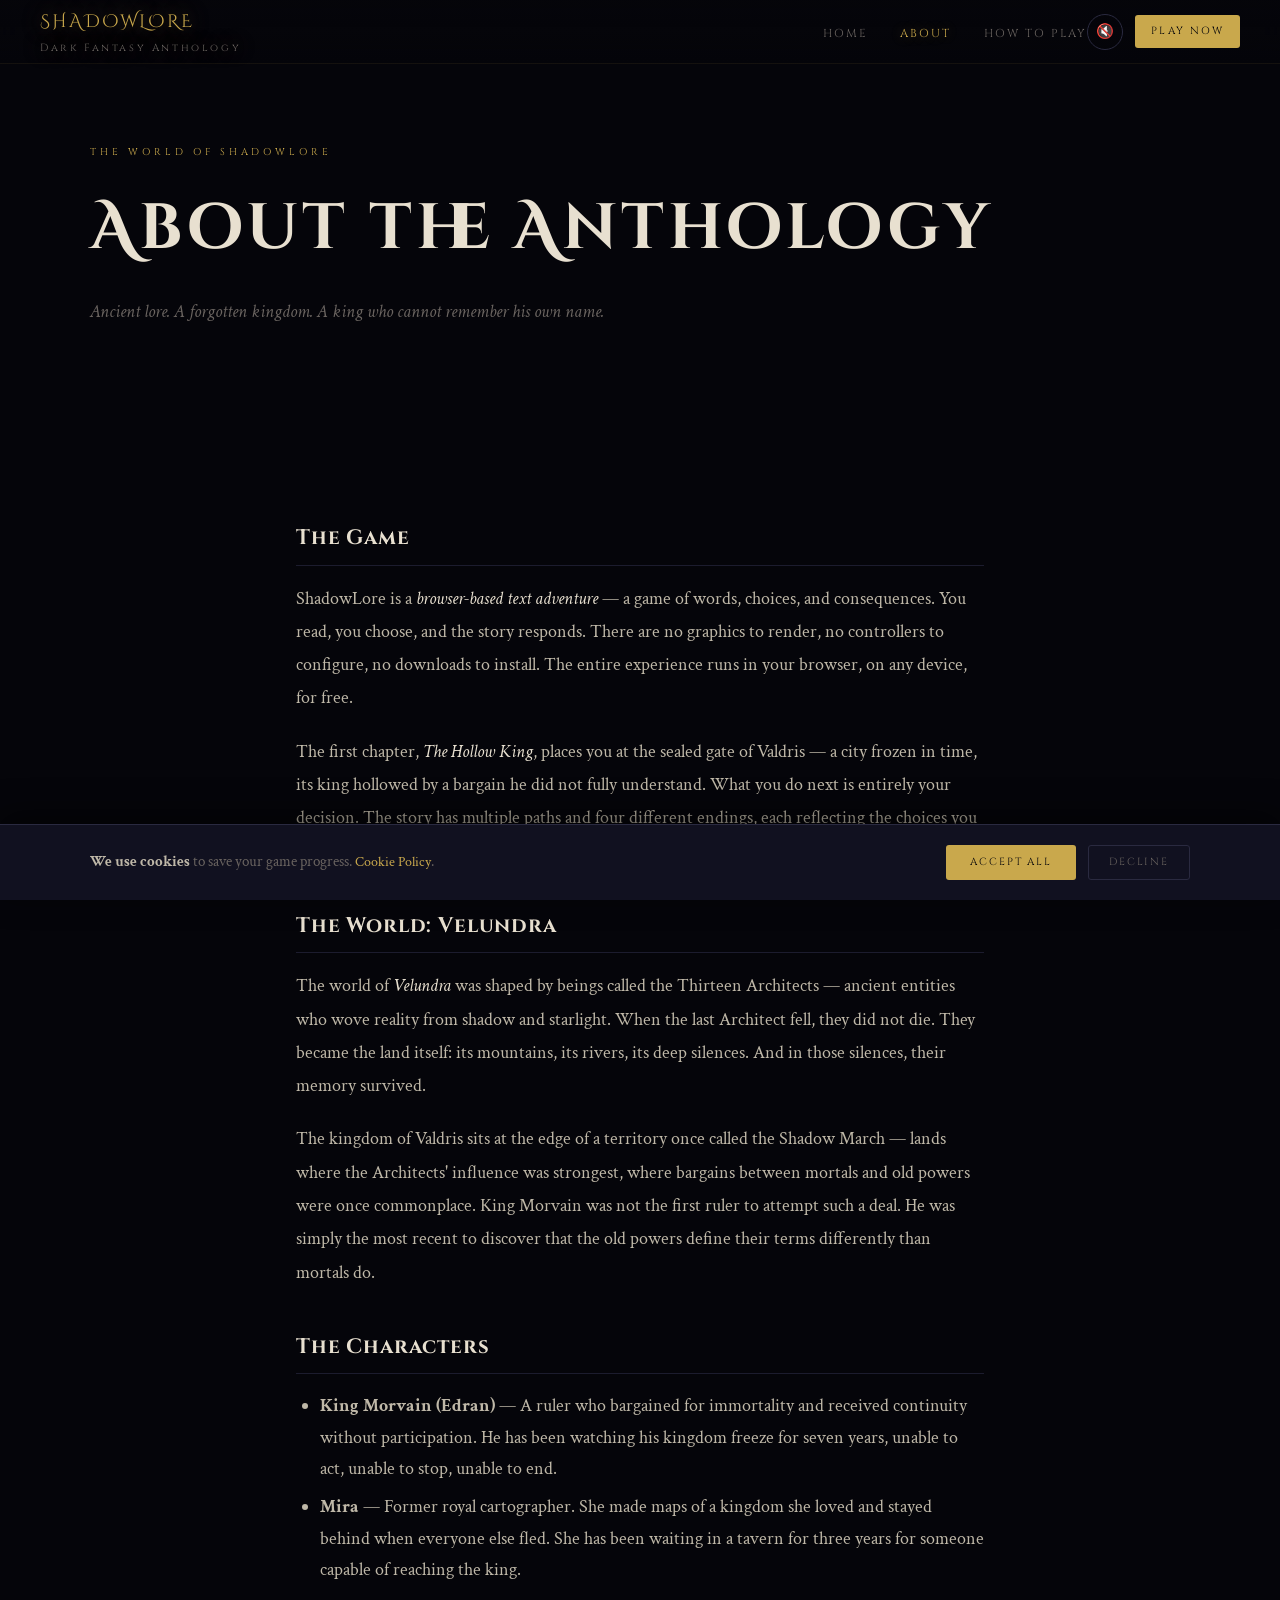
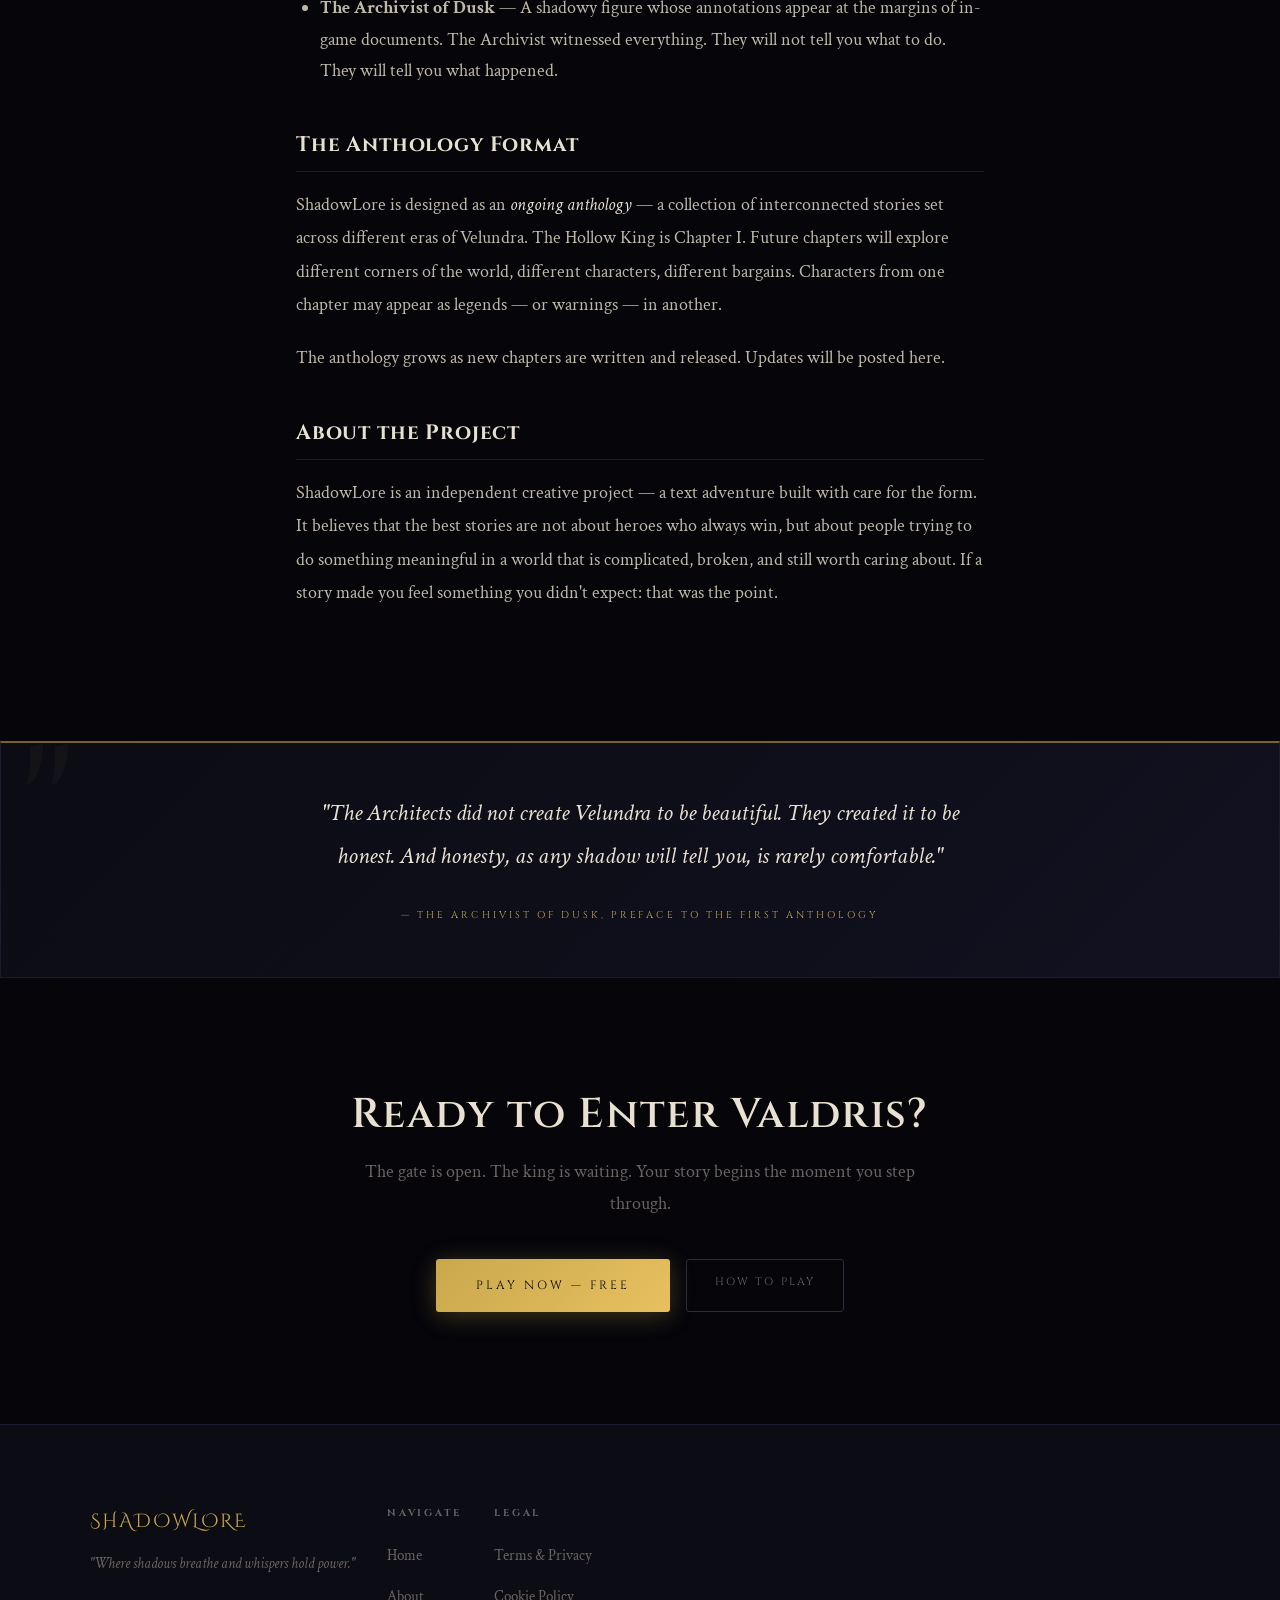
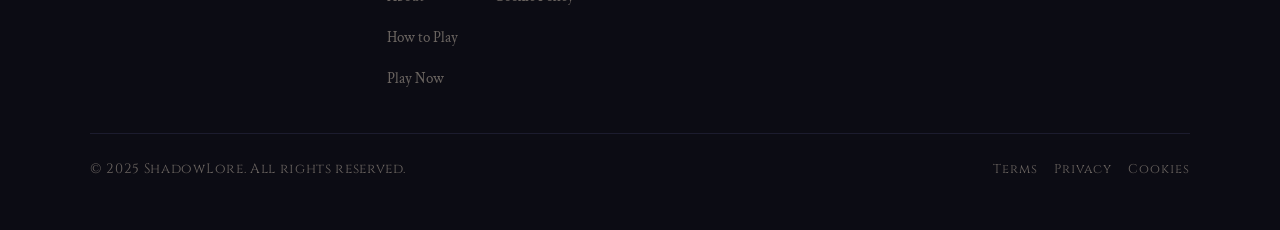
==== about.html @ 95e2e398 "feat: initial ShadowLore game — The Hollow King (Chapter I) Standalone dark fantasy text adventure w" ====
<!DOCTYPE html>
<html lang="en">
<head>
  <meta charset="UTF-8">
  <meta name="viewport" content="width=device-width, initial-scale=1.0">
  <title>About — ShadowLore</title>
  <meta name="description" content="Discover the world of Valdris and the lore behind ShadowLore, the dark fantasy text adventure.">
  <meta name="theme-color" content="#05050a">
  <link rel="stylesheet" href="css/style.css">
  <link rel="icon" href="data:image/svg+xml,<svg xmlns='http://www.w3.org/2000/svg' viewBox='0 0 100 100'><text y='.9em' font-size='90'>🌑</text></svg>">
</head>
<body>
  <nav class="nav" role="navigation" aria-label="Main navigation">
    <a href="index.html" class="nav-logo">SHADOWLORE<span>Dark Fantasy Anthology</span></a>
    <ul class="nav-links" role="list">
      <li><a href="index.html">Home</a></li>
      <li><a href="about.html" class="active">About</a></li>
      <li><a href="how-to-play.html">How to Play</a></li>
    </ul>
    <div class="nav-right">
      <button class="btn-audio" title="Play Ambient Sound" aria-label="Toggle ambient sound">🔇</button>
      <a href="game.html" class="btn-play-nav">Play Now</a>
      <button class="btn-hamburger" aria-label="Open menu"><span></span><span></span><span></span></button>
    </div>
  </nav>
  <div class="nav-drawer" role="dialog" aria-label="Mobile navigation">
    <a href="index.html">Home</a>
    <a href="about.html" class="active">About</a>
    <a href="how-to-play.html">How to Play</a>
    <a href="game.html" class="btn-play-nav">Play Now</a>
  </div>

  <header class="page-hero">
    <div class="page-hero-bg" style="background-image:url('https://images.unsplash.com/photo-1518709268805-4e9042af9f23?w=1600&q=80');"></div>
    <div class="page-hero-overlay"></div>
    <div class="page-hero-content">
      <p class="page-hero-label">The World of ShadowLore</p>
      <h1 class="page-hero-title">About the Anthology</h1>
      <p class="page-hero-sub">Ancient lore. A forgotten kingdom. A king who cannot remember his own name.</p>
    </div>
  </header>

  <section class="section">
    <div class="section-inner">
      <div class="lore-block">
        <h2>The Game</h2>
        <p>ShadowLore is a <span class="highlight">browser-based text adventure</span> — a game of words, choices, and consequences. You read, you choose, and the story responds. There are no graphics to render, no controllers to configure, no downloads to install. The entire experience runs in your browser, on any device, for free.</p>
        <p>The first chapter, <span class="highlight">The Hollow King</span>, places you at the sealed gate of Valdris — a city frozen in time, its king hollowed by a bargain he did not fully understand. What you do next is entirely your decision. The story has multiple paths and four different endings, each reflecting the choices you made along the way.</p>

        <h2>The World: Velundra</h2>
        <p>The world of <span class="highlight">Velundra</span> was shaped by beings called the Thirteen Architects — ancient entities who wove reality from shadow and starlight. When the last Architect fell, they did not die. They became the land itself: its mountains, its rivers, its deep silences. And in those silences, their memory survived.</p>
        <p>The kingdom of Valdris sits at the edge of a territory once called the Shadow March — lands where the Architects' influence was strongest, where bargains between mortals and old powers were once commonplace. King Morvain was not the first ruler to attempt such a deal. He was simply the most recent to discover that the old powers define their terms differently than mortals do.</p>

        <h2>The Characters</h2>
        <ul>
          <li><strong>King Morvain (Edran)</strong> — A ruler who bargained for immortality and received continuity without participation. He has been watching his kingdom freeze for seven years, unable to act, unable to stop, unable to end.</li>
          <li><strong>Mira</strong> — Former royal cartographer. She made maps of a kingdom she loved and stayed behind when everyone else fled. She has been waiting in a tavern for three years for someone capable of reaching the king.</li>
          <li><strong>The Archivist of Dusk</strong> — A shadowy figure whose annotations appear at the margins of in-game documents. The Archivist witnessed everything. They will not tell you what to do. They will tell you what happened.</li>
        </ul>

        <h2>The Anthology Format</h2>
        <p>ShadowLore is designed as an <span class="highlight">ongoing anthology</span> — a collection of interconnected stories set across different eras of Velundra. The Hollow King is Chapter I. Future chapters will explore different corners of the world, different characters, different bargains. Characters from one chapter may appear as legends — or warnings — in another.</p>
        <p>The anthology grows as new chapters are written and released. Updates will be posted here.</p>

        <h2>About the Project</h2>
        <p>ShadowLore is an independent creative project — a text adventure built with care for the form. It believes that the best stories are not about heroes who always win, but about people trying to do something meaningful in a world that is complicated, broken, and still worth caring about. If a story made you feel something you didn't expect: that was the point.</p>
      </div>
    </div>
  </section>

  <div class="lore-quote reveal">
    <blockquote>"The Architects did not create Velundra to be beautiful. They created it to be honest. And honesty, as any shadow will tell you, is rarely comfortable."</blockquote>
    <cite>— The Archivist of Dusk, Preface to the First Anthology</cite>
  </div>

  <section class="section" style="text-align:center;">
    <div class="section-inner">
      <h2 class="section-title reveal">Ready to Enter Valdris?</h2>
      <p class="section-desc reveal" style="margin:0 auto 2.5rem;">The gate is open. The king is waiting. Your story begins the moment you step through.</p>
      <div style="display:flex;gap:1rem;justify-content:center;flex-wrap:wrap;" class="reveal">
        <a href="game.html" class="btn-primary">Play Now — Free</a>
        <a href="how-to-play.html" class="btn-secondary">How to Play</a>
      </div>
    </div>
  </section>

  <footer class="footer" role="contentinfo">
    <div class="footer-inner">
      <div class="footer-top">
        <div class="footer-brand"><p class="footer-logo">SHADOWLORE</p><p class="footer-tagline"><em>"Where shadows breathe and whispers hold power."</em></p></div>
        <div class="footer-links"><h4>Navigate</h4><ul role="list"><li><a href="index.html">Home</a></li><li><a href="about.html">About</a></li><li><a href="how-to-play.html">How to Play</a></li><li><a href="game.html">Play Now</a></li></ul></div>
        <div class="footer-links"><h4>Legal</h4><ul role="list"><li><a href="legal.html">Terms &amp; Privacy</a></li><li><a href="cookies.html">Cookie Policy</a></li></ul></div>
      </div>
      <div class="footer-bottom"><p class="footer-copy">© 2025 ShadowLore. All rights reserved.</p><div class="footer-legal"><a href="legal.html">Terms</a><a href="legal.html#privacy">Privacy</a><a href="cookies.html">Cookies</a></div></div>
    </div>
  </footer>
  <div class="cookie-banner" role="dialog" aria-label="Cookie consent"><div class="cookie-inner"><div class="cookie-text"><p><strong>We use cookies</strong> to save your game progress. <a href="cookies.html">Cookie Policy</a>.</p></div><div class="cookie-btns"><button class="btn-cookie-accept">Accept All</button><button class="btn-cookie-decline">Decline</button></div></div></div>
  <script src="js/main.js"></script>
</body>
</html>
---- css/style.css ----
/* =============================================
   SHADOWLORE — Dark Fantasy Anthology
   Mobile-First Stylesheet
   ============================================= */

@import url('https://fonts.googleapis.com/css2?family=Cinzel:wght@400;600;900&family=Cinzel+Decorative:wght@400;700&family=Crimson+Text:ital,wght@0,400;0,600;1,400;1,600&display=swap');

/* ---- Variables ---- */
:root {
  --bg:           #05050a;
  --surface:      #0c0c14;
  --surface2:     #111120;
  --border:       #1c1c2e;
  --border2:      #2a2a40;
  --accent:       #c9a84c;
  --accent-dim:   #7a6228;
  --accent-glow:  rgba(201,168,76,0.18);
  --purple:       #7b4fa0;
  --purple-dim:   #3d2252;
  --purple-glow:  rgba(123,79,160,0.2);
  --text:         #bfb8a8;
  --text-dim:     #6a6460;
  --text-bright:  #e8e0d0;
  --red:          #9b3030;
  --font-heading: 'Cinzel', serif;
  --font-deco:    'Cinzel Decorative', serif;
  --font-body:    'Crimson Text', serif;
  --nav-h:        64px;
  --max-w:        1100px;
  --radius:       3px;
  --ease:         cubic-bezier(0.4, 0, 0.2, 1);
}

/* ---- Reset ---- */
*, *::before, *::after { box-sizing: border-box; margin: 0; padding: 0; }
html { scroll-behavior: smooth; font-size: 16px; }
body {
  background: var(--bg);
  color: var(--text);
  font-family: var(--font-body);
  font-size: 1.125rem;
  line-height: 1.75;
  min-height: 100vh;
  overflow-x: hidden;
}
img { max-width: 100%; display: block; }
a { color: var(--accent); text-decoration: none; transition: color 0.25s; }
a:hover { color: var(--text-bright); }
ul { list-style: none; }
button { cursor: pointer; border: none; background: none; font-family: inherit; }

/* ---- Scrollbar ---- */
::-webkit-scrollbar { width: 6px; }
::-webkit-scrollbar-track { background: var(--surface); }
::-webkit-scrollbar-thumb { background: var(--border2); border-radius: 3px; }

/* =============================================
   NAVIGATION
   ============================================= */
.nav {
  position: fixed;
  top: 0; left: 0; right: 0;
  z-index: 1000;
  height: var(--nav-h);
  display: flex;
  align-items: center;
  padding: 0 1.25rem;
  background: linear-gradient(to bottom, rgba(5,5,10,0.95) 0%, rgba(5,5,10,0.6) 100%);
  backdrop-filter: blur(12px);
  border-bottom: 1px solid rgba(201,168,76,0.08);
  transition: background 0.4s;
}
.nav.scrolled {
  background: rgba(5,5,10,0.97);
  border-bottom-color: rgba(201,168,76,0.15);
}
.nav-logo {
  font-family: var(--font-deco);
  font-size: 1.15rem;
  color: var(--accent);
  letter-spacing: 0.12em;
  text-shadow: 0 0 20px rgba(201,168,76,0.5);
  flex: 1;
}
.nav-logo span { color: var(--text-dim); font-size: 0.65rem; display: block; letter-spacing: 0.25em; font-family: var(--font-heading); }
.nav-links {
  display: none;
  gap: 2rem;
  align-items: center;
}
.nav-links a {
  font-family: var(--font-heading);
  font-size: 0.72rem;
  letter-spacing: 0.18em;
  color: var(--text-dim);
  text-transform: uppercase;
  transition: color 0.25s, text-shadow 0.25s;
}
.nav-links a:hover, .nav-links a.active { color: var(--accent); text-shadow: 0 0 12px rgba(201,168,76,0.4); }
.nav-right {
  display: flex;
  align-items: center;
  gap: 0.75rem;
}
.btn-audio {
  width: 36px; height: 36px;
  border-radius: 50%;
  border: 1px solid var(--border2);
  color: var(--text-dim);
  font-size: 0.9rem;
  display: flex; align-items: center; justify-content: center;
  transition: var(--ease) 0.25s;
}
.btn-audio:hover, .btn-audio.playing {
  border-color: var(--accent);
  color: var(--accent);
  box-shadow: 0 0 12px var(--accent-glow);
}
.btn-play-nav {
  font-family: var(--font-heading);
  font-size: 0.65rem;
  letter-spacing: 0.2em;
  text-transform: uppercase;
  color: var(--bg);
  background: var(--accent);
  padding: 0.45rem 1rem;
  border-radius: var(--radius);
  transition: opacity 0.2s, box-shadow 0.2s;
}
.btn-play-nav:hover { opacity: 0.85; box-shadow: 0 0 16px var(--accent-glow); color: var(--bg); }
.btn-hamburger {
  width: 36px; height: 36px;
  display: flex; flex-direction: column;
  align-items: center; justify-content: center;
  gap: 5px;
  border-radius: var(--radius);
}
.btn-hamburger span {
  width: 22px; height: 1.5px;
  background: var(--text-dim);
  border-radius: 2px;
  transition: var(--ease) 0.3s;
  display: block;
}
.btn-hamburger.open span:nth-child(1) { transform: translateY(6.5px) rotate(45deg); background: var(--accent); }
.btn-hamburger.open span:nth-child(2) { opacity: 0; }
.btn-hamburger.open span:nth-child(3) { transform: translateY(-6.5px) rotate(-45deg); background: var(--accent); }

/* Mobile drawer */
.nav-drawer {
  position: fixed;
  top: var(--nav-h); left: 0; right: 0; bottom: 0;
  z-index: 999;
  background: rgba(5,5,10,0.98);
  display: flex; flex-direction: column;
  align-items: center; justify-content: center;
  gap: 2.5rem;
  transform: translateY(-100%);
  opacity: 0;
  pointer-events: none;
  transition: transform 0.4s var(--ease), opacity 0.4s;
}
.nav-drawer.open { transform: translateY(0); opacity: 1; pointer-events: all; }
.nav-drawer a {
  font-family: var(--font-heading);
  font-size: 1.1rem;
  letter-spacing: 0.2em;
  color: var(--text-dim);
  text-transform: uppercase;
  transition: color 0.25s;
}
.nav-drawer a:hover, .nav-drawer a.active { color: var(--accent); }
.nav-drawer .btn-play-nav { font-size: 0.8rem; padding: 0.6rem 1.5rem; }

/* =============================================
   HERO
   ============================================= */
.hero {
  position: relative;
  min-height: 100vh;
  display: flex; align-items: center; justify-content: center;
  overflow: hidden;
  text-align: center;
}
.hero-bg {
  position: absolute; inset: 0;
  background: url('https://images.unsplash.com/photo-1534447677768-be436bb09401?w=1600&q=80') center/cover no-repeat;
  transform: scale(1.06);
  transition: transform 8s ease;
}
.hero.loaded .hero-bg { transform: scale(1); }
.hero-overlay {
  position: absolute; inset: 0;
  background: linear-gradient(
    to bottom,
    rgba(5,5,10,0.3) 0%,
    rgba(5,5,10,0.55) 40%,
    rgba(5,5,10,0.85) 80%,
    var(--bg) 100%
  );
}
#particles-canvas {
  position: absolute; inset: 0;
  pointer-events: none;
}
.hero-content {
  position: relative;
  z-index: 2;
  padding: 2rem 1.5rem;
  max-width: 700px;
}
.hero-eyebrow {
  font-family: var(--font-heading);
  font-size: 0.65rem;
  letter-spacing: 0.4em;
  color: var(--accent);
  text-transform: uppercase;
  margin-bottom: 1.25rem;
  opacity: 0;
  animation: fadeUp 0.8s 0.3s var(--ease) forwards;
}
.hero-title {
  font-family: var(--font-deco);
  font-size: clamp(2.8rem, 12vw, 6.5rem);
  font-weight: 700;
  color: var(--text-bright);
  line-height: 1.05;
  letter-spacing: 0.06em;
  text-shadow: 0 0 60px rgba(201,168,76,0.25), 0 4px 30px rgba(0,0,0,0.8);
  margin-bottom: 1.25rem;
  opacity: 0;
  animation: fadeUp 0.8s 0.5s var(--ease) forwards;
}
.hero-tagline {
  font-family: var(--font-body);
  font-size: clamp(1rem, 3vw, 1.3rem);
  font-style: italic;
  color: var(--text-dim);
  margin-bottom: 2.5rem;
  min-height: 2em;
  opacity: 0;
  animation: fadeUp 0.8s 0.7s var(--ease) forwards;
}
.hero-cta {
  display: flex; flex-direction: column;
  align-items: center; gap: 1rem;
  opacity: 0;
  animation: fadeUp 0.8s 0.9s var(--ease) forwards;
}
.btn-primary {
  font-family: var(--font-heading);
  font-size: 0.75rem;
  letter-spacing: 0.25em;
  text-transform: uppercase;
  color: var(--bg);
  background: linear-gradient(135deg, var(--accent), #e8c060, var(--accent));
  background-size: 200% 200%;
  padding: 1rem 2.5rem;
  border-radius: var(--radius);
  border: none;
  transition: background-position 0.4s, box-shadow 0.3s, transform 0.2s;
  display: inline-block;
  box-shadow: 0 4px 24px rgba(201,168,76,0.3);
}
.btn-primary:hover {
  background-position: 100% 100%;
  box-shadow: 0 6px 32px rgba(201,168,76,0.5);
  transform: translateY(-2px);
  color: var(--bg);
}
.btn-secondary {
  font-family: var(--font-heading);
  font-size: 0.68rem;
  letter-spacing: 0.2em;
  text-transform: uppercase;
  color: var(--text-dim);
  border: 1px solid var(--border2);
  padding: 0.75rem 1.75rem;
  border-radius: var(--radius);
  transition: border-color 0.25s, color 0.25s;
  display: inline-block;
}
.btn-secondary:hover { border-color: var(--accent); color: var(--accent); }
.hero-scroll {
  position: absolute;
  bottom: 2.5rem; left: 50%;
  transform: translateX(-50%);
  z-index: 2;
  display: flex; flex-direction: column;
  align-items: center; gap: 0.5rem;
  color: var(--text-dim);
  font-family: var(--font-heading);
  font-size: 0.6rem;
  letter-spacing: 0.25em;
  text-transform: uppercase;
  animation: pulse 2.5s infinite;
}
.hero-scroll::after {
  content: '';
  display: block;
  width: 1px; height: 40px;
  background: linear-gradient(to bottom, var(--accent-dim), transparent);
  animation: scrollLine 2.5s infinite;
}

/* =============================================
   SECTIONS / LAYOUT
   ============================================= */
.section { padding: 5rem 1.25rem; }
.section-inner { max-width: var(--max-w); margin: 0 auto; }
.section-label {
  font-family: var(--font-heading);
  font-size: 0.62rem;
  letter-spacing: 0.4em;
  text-transform: uppercase;
  color: var(--accent);
  margin-bottom: 0.75rem;
  display: flex; align-items: center; gap: 0.75rem;
}
.section-label::before {
  content: '';
  width: 24px; height: 1px;
  background: var(--accent-dim);
}
.section-title {
  font-family: var(--font-heading);
  font-size: clamp(1.6rem, 5vw, 2.6rem);
  font-weight: 600;
  color: var(--text-bright);
  letter-spacing: 0.04em;
  line-height: 1.2;
  margin-bottom: 1rem;
}
.section-desc {
  font-size: 1.1rem;
  color: var(--text-dim);
  max-width: 560px;
  line-height: 1.8;
  margin-bottom: 3rem;
}
.divider {
  border: none;
  border-top: 1px solid var(--border);
  margin: 0;
}

/* =============================================
   CARDS
   ============================================= */
.card-grid {
  display: grid;
  grid-template-columns: 1fr;
  gap: 1.25rem;
  margin-bottom: 3rem;
}
.card {
  background: var(--surface);
  border: 1px solid var(--border);
  border-radius: var(--radius);
  overflow: hidden;
  transition: border-color 0.3s, transform 0.3s, box-shadow 0.3s;
}
.card:hover {
  border-color: var(--accent-dim);
  transform: translateY(-4px);
  box-shadow: 0 12px 40px rgba(0,0,0,0.5), 0 0 0 1px rgba(201,168,76,0.1);
}
.card-img {
  width: 100%; height: 200px;
  object-fit: cover;
  filter: brightness(0.75) saturate(0.7);
  transition: filter 0.4s;
}
.card:hover .card-img { filter: brightness(0.9) saturate(0.85); }
.card-body { padding: 1.5rem; }
.card-tag {
  font-family: var(--font-heading);
  font-size: 0.58rem;
  letter-spacing: 0.3em;
  text-transform: uppercase;
  color: var(--accent);
  margin-bottom: 0.5rem;
}
.card-title {
  font-family: var(--font-heading);
  font-size: 1.05rem;
  color: var(--text-bright);
  margin-bottom: 0.6rem;
  letter-spacing: 0.03em;
}
.card-text { font-size: 1rem; color: var(--text-dim); line-height: 1.7; }
.card-link {
  display: inline-flex;
  align-items: center;
  gap: 0.4rem;
  font-family: var(--font-heading);
  font-size: 0.62rem;
  letter-spacing: 0.2em;
  text-transform: uppercase;
  color: var(--accent);
  margin-top: 1rem;
  transition: gap 0.25s;
}
.card-link::after { content: '→'; }
.card:hover .card-link { gap: 0.7rem; }

/* =============================================
   FEATURES / LORE SECTION
   ============================================= */
.features-grid {
  display: grid;
  grid-template-columns: 1fr;
  gap: 2rem;
}
.feature-item {
  padding: 1.75rem;
  background: var(--surface);
  border: 1px solid var(--border);
  border-left: 3px solid var(--accent-dim);
  border-radius: 0 var(--radius) var(--radius) 0;
  transition: border-left-color 0.25s, box-shadow 0.25s;
}
.feature-item:hover {
  border-left-color: var(--accent);
  box-shadow: -4px 0 20px rgba(201,168,76,0.1);
}
.feature-icon { font-size: 1.6rem; margin-bottom: 0.75rem; }
.feature-title {
  font-family: var(--font-heading);
  font-size: 0.9rem;
  letter-spacing: 0.06em;
  color: var(--text-bright);
  margin-bottom: 0.5rem;
}
.feature-text { font-size: 1rem; color: var(--text-dim); line-height: 1.7; }

/* =============================================
   LORE QUOTE
   ============================================= */
.lore-quote {
  background: linear-gradient(135deg, var(--surface) 0%, var(--surface2) 100%);
  border: 1px solid var(--border);
  border-top: 2px solid var(--accent-dim);
  padding: 3rem 1.5rem;
  text-align: center;
  position: relative;
  overflow: hidden;
}
.lore-quote::before {
  content: '"';
  position: absolute;
  top: -1rem; left: 1rem;
  font-family: var(--font-deco);
  font-size: 12rem;
  color: rgba(201,168,76,0.04);
  line-height: 1;
  pointer-events: none;
}
.lore-quote blockquote {
  font-family: var(--font-body);
  font-size: clamp(1.1rem, 3vw, 1.5rem);
  font-style: italic;
  color: var(--text-bright);
  max-width: 680px;
  margin: 0 auto 1.25rem;
  line-height: 1.8;
}
.lore-quote cite {
  font-family: var(--font-heading);
  font-size: 0.62rem;
  letter-spacing: 0.3em;
  text-transform: uppercase;
  color: var(--accent);
  font-style: normal;
}

/* =============================================
   ABOUT PAGE
   ============================================= */
.page-hero {
  min-height: 45vh;
  display: flex; align-items: flex-end;
  position: relative;
  overflow: hidden;
  padding: calc(var(--nav-h) + 3rem) 1.25rem 4rem;
}
.page-hero-bg {
  position: absolute; inset: 0;
  background-size: cover;
  background-position: center 30%;
  filter: brightness(0.35) saturate(0.6);
}
.page-hero-overlay {
  position: absolute; inset: 0;
  background: linear-gradient(to bottom, rgba(5,5,10,0.4), var(--bg));
}
.page-hero-content { position: relative; z-index: 1; max-width: var(--max-w); margin: 0 auto; width: 100%; }
.page-hero-label {
  font-family: var(--font-heading);
  font-size: 0.62rem;
  letter-spacing: 0.4em;
  text-transform: uppercase;
  color: var(--accent);
  margin-bottom: 0.75rem;
}
.page-hero-title {
  font-family: var(--font-deco);
  font-size: clamp(2rem, 8vw, 4rem);
  color: var(--text-bright);
  letter-spacing: 0.06em;
}
.page-hero-sub {
  font-size: 1.1rem;
  font-style: italic;
  color: var(--text-dim);
  margin-top: 0.75rem;
}

/* Lore text blocks */
.lore-block {
  max-width: 720px;
  margin: 0 auto;
}
.lore-block h2 {
  font-family: var(--font-heading);
  font-size: 1.3rem;
  color: var(--text-bright);
  letter-spacing: 0.04em;
  margin: 2.5rem 0 1rem;
  padding-bottom: 0.5rem;
  border-bottom: 1px solid var(--border);
}
.lore-block h2:first-child { margin-top: 0; }
.lore-block p { color: var(--text); line-height: 1.85; margin-bottom: 1.25rem; }
.lore-block .highlight {
  color: var(--text-bright);
  font-style: italic;
}
.lore-block ul { margin: 0 0 1.25rem 1.5rem; list-style: disc; }
.lore-block ul li { color: var(--text); margin-bottom: 0.4rem; }

/* =============================================
   HOW TO PLAY
   ============================================= */
.steps-list { display: flex; flex-direction: column; gap: 2rem; max-width: 760px; }
.step-item {
  display: flex;
  gap: 1.5rem;
  align-items: flex-start;
}
.step-num {
  flex-shrink: 0;
  width: 48px; height: 48px;
  border-radius: 50%;
  border: 2px solid var(--accent-dim);
  display: flex; align-items: center; justify-content: center;
  font-family: var(--font-heading);
  font-size: 1rem;
  color: var(--accent);
  background: var(--surface);
}
.step-content {}
.step-title {
  font-family: var(--font-heading);
  font-size: 1rem;
  color: var(--text-bright);
  letter-spacing: 0.04em;
  margin-bottom: 0.4rem;
}
.step-text { color: var(--text-dim); font-size: 1rem; line-height: 1.75; }

/* Tips box */
.tips-box {
  background: var(--surface);
  border: 1px solid var(--border);
  border-left: 3px solid var(--purple);
  border-radius: 0 var(--radius) var(--radius) 0;
  padding: 1.75rem;
  margin-top: 3rem;
  max-width: 760px;
}
.tips-box h3 {
  font-family: var(--font-heading);
  font-size: 0.85rem;
  letter-spacing: 0.12em;
  color: var(--purple);
  text-transform: uppercase;
  margin-bottom: 1rem;
}
.tips-box ul { display: flex; flex-direction: column; gap: 0.6rem; }
.tips-box ul li {
  color: var(--text-dim);
  font-size: 1rem;
  padding-left: 1.25rem;
  position: relative;
}
.tips-box ul li::before {
  content: '▸';
  position: absolute; left: 0;
  color: var(--purple);
  font-size: 0.7rem;
  top: 0.25rem;
}

/* =============================================
   LEGAL / COOKIES PAGES
   ============================================= */
.legal-wrap {
  max-width: 760px;
  margin: 0 auto;
  padding-top: calc(var(--nav-h) + 3rem);
  padding-bottom: 5rem;
  padding-left: 1.25rem;
  padding-right: 1.25rem;
}
.legal-wrap h1 {
  font-family: var(--font-heading);
  font-size: clamp(1.6rem, 5vw, 2.4rem);
  color: var(--text-bright);
  margin-bottom: 0.5rem;
  letter-spacing: 0.04em;
}
.legal-meta {
  font-size: 0.9rem;
  color: var(--text-dim);
  margin-bottom: 3rem;
  font-family: var(--font-heading);
  letter-spacing: 0.08em;
}
.legal-wrap h2 {
  font-family: var(--font-heading);
  font-size: 1.1rem;
  color: var(--text-bright);
  letter-spacing: 0.06em;
  margin: 2.5rem 0 0.75rem;
  padding-bottom: 0.4rem;
  border-bottom: 1px solid var(--border);
}
.legal-wrap p { color: var(--text); line-height: 1.85; margin-bottom: 1rem; }
.legal-wrap ul { margin: 0 0 1rem 1.5rem; list-style: disc; }
.legal-wrap ul li { color: var(--text); margin-bottom: 0.4rem; line-height: 1.7; }
.legal-wrap a { color: var(--accent); }
.legal-wrap a:hover { color: var(--text-bright); }

/* Cookie table */
.cookie-table {
  width: 100%;
  border-collapse: collapse;
  margin: 1.5rem 0;
  font-size: 0.95rem;
  overflow-x: auto;
  display: block;
}
.cookie-table th {
  background: var(--surface2);
  color: var(--text-bright);
  font-family: var(--font-heading);
  font-size: 0.65rem;
  letter-spacing: 0.15em;
  text-transform: uppercase;
  padding: 0.75rem 1rem;
  text-align: left;
  border-bottom: 1px solid var(--border2);
}
.cookie-table td {
  padding: 0.75rem 1rem;
  color: var(--text-dim);
  border-bottom: 1px solid var(--border);
  vertical-align: top;
}
.cookie-table tr:last-child td { border-bottom: none; }

/* =============================================
   COOKIE BANNER
   ============================================= */
.cookie-banner {
  position: fixed;
  bottom: 0; left: 0; right: 0;
  z-index: 2000;
  background: var(--surface2);
  border-top: 1px solid var(--border2);
  padding: 1.25rem 1.25rem;
  transform: translateY(100%);
  transition: transform 0.4s var(--ease);
  box-shadow: 0 -8px 32px rgba(0,0,0,0.6);
}
.cookie-banner.visible { transform: translateY(0); }
.cookie-inner {
  max-width: var(--max-w);
  margin: 0 auto;
  display: flex;
  flex-direction: column;
  gap: 1rem;
}
.cookie-text p {
  font-size: 0.95rem;
  color: var(--text-dim);
  line-height: 1.6;
}
.cookie-text strong { color: var(--text); }
.cookie-text a { color: var(--accent); font-size: 0.9rem; }
.cookie-btns {
  display: flex;
  flex-wrap: wrap;
  gap: 0.75rem;
}
.btn-cookie-accept {
  font-family: var(--font-heading);
  font-size: 0.65rem;
  letter-spacing: 0.18em;
  text-transform: uppercase;
  color: var(--bg);
  background: var(--accent);
  padding: 0.6rem 1.5rem;
  border-radius: var(--radius);
  transition: opacity 0.2s;
}
.btn-cookie-accept:hover { opacity: 0.85; }
.btn-cookie-decline {
  font-family: var(--font-heading);
  font-size: 0.65rem;
  letter-spacing: 0.18em;
  text-transform: uppercase;
  color: var(--text-dim);
  border: 1px solid var(--border2);
  padding: 0.6rem 1.25rem;
  border-radius: var(--radius);
  transition: border-color 0.2s, color 0.2s;
}
.btn-cookie-decline:hover { border-color: var(--text-dim); color: var(--text); }

/* =============================================
   FOOTER
   ============================================= */
.footer {
  border-top: 1px solid var(--border);
  padding: 3rem 1.25rem 2rem;
  background: var(--surface);
}
.footer-inner {
  max-width: var(--max-w);
  margin: 0 auto;
}
.footer-top {
  display: flex;
  flex-direction: column;
  gap: 2rem;
  margin-bottom: 2.5rem;
}
.footer-brand {}
.footer-logo {
  font-family: var(--font-deco);
  font-size: 1.2rem;
  color: var(--accent);
  letter-spacing: 0.1em;
  margin-bottom: 0.75rem;
}
.footer-tagline { font-size: 0.95rem; font-style: italic; color: var(--text-dim); max-width: 280px; }
.footer-links h4 {
  font-family: var(--font-heading);
  font-size: 0.62rem;
  letter-spacing: 0.28em;
  text-transform: uppercase;
  color: var(--text-dim);
  margin-bottom: 1rem;
}
.footer-links ul { display: flex; flex-direction: column; gap: 0.6rem; }
.footer-links ul li a {
  font-size: 0.95rem;
  color: var(--text-dim);
  transition: color 0.2s;
}
.footer-links ul li a:hover { color: var(--accent); }
.footer-bottom {
  border-top: 1px solid var(--border);
  padding-top: 1.5rem;
  display: flex;
  flex-direction: column;
  gap: 0.5rem;
}
.footer-copy {
  font-size: 0.85rem;
  color: var(--text-dim);
  font-family: var(--font-heading);
  letter-spacing: 0.05em;
}
.footer-legal {
  display: flex;
  flex-wrap: wrap;
  gap: 1rem;
}
.footer-legal a {
  font-size: 0.8rem;
  color: var(--text-dim);
  font-family: var(--font-heading);
  letter-spacing: 0.08em;
}
.footer-legal a:hover { color: var(--accent); }

/* =============================================
   ANIMATIONS
   ============================================= */
@keyframes fadeUp {
  from { opacity: 0; transform: translateY(20px); }
  to   { opacity: 1; transform: translateY(0); }
}
@keyframes fadeIn {
  from { opacity: 0; }
  to   { opacity: 1; }
}
@keyframes pulse {
  0%, 100% { opacity: 0.5; }
  50%       { opacity: 1; }
}
@keyframes scrollLine {
  0%   { transform: scaleY(0); transform-origin: top; opacity: 1; }
  50%  { transform: scaleY(1); transform-origin: top; opacity: 1; }
  100% { transform: scaleY(1); transform-origin: bottom; opacity: 0; }
}
@keyframes shimmer {
  0%   { background-position: -200% center; }
  100% { background-position:  200% center; }
}
.reveal {
  opacity: 0;
  transform: translateY(28px);
  transition: opacity 0.7s var(--ease), transform 0.7s var(--ease);
}
.reveal.visible { opacity: 1; transform: translateY(0); }

/* =============================================
   RESPONSIVE — Tablet (600px+)
   ============================================= */
@media (min-width: 600px) {
  .card-grid { grid-template-columns: repeat(2, 1fr); }
  .features-grid { grid-template-columns: repeat(2, 1fr); }
  .cookie-inner { flex-direction: row; align-items: center; justify-content: space-between; }
  .footer-top { flex-direction: row; flex-wrap: wrap; }
  .footer-bottom { flex-direction: row; justify-content: space-between; align-items: center; }
}

/* =============================================
   RESPONSIVE — Desktop (900px+)
   ============================================= */
@media (min-width: 900px) {
  .nav { padding: 0 2.5rem; }
  .nav-links { display: flex; }
  .btn-hamburger { display: none; }
  .nav-drawer { display: none; }
  .section { padding: 7rem 2.5rem; }
  .hero-cta { flex-direction: row; justify-content: center; }
  .card-grid { grid-template-columns: repeat(3, 1fr); }
  .features-grid { grid-template-columns: repeat(3, 1fr); }
  .page-hero { padding: calc(var(--nav-h) + 5rem) 2.5rem 5rem; }
  .lore-block { padding: 0 1rem; }
  .steps-list { gap: 2.5rem; }
  .tips-box { margin-top: 4rem; }
  .footer { padding: 5rem 2.5rem 3rem; }
  .legal-wrap { padding-left: 2.5rem; padding-right: 2.5rem; }
}
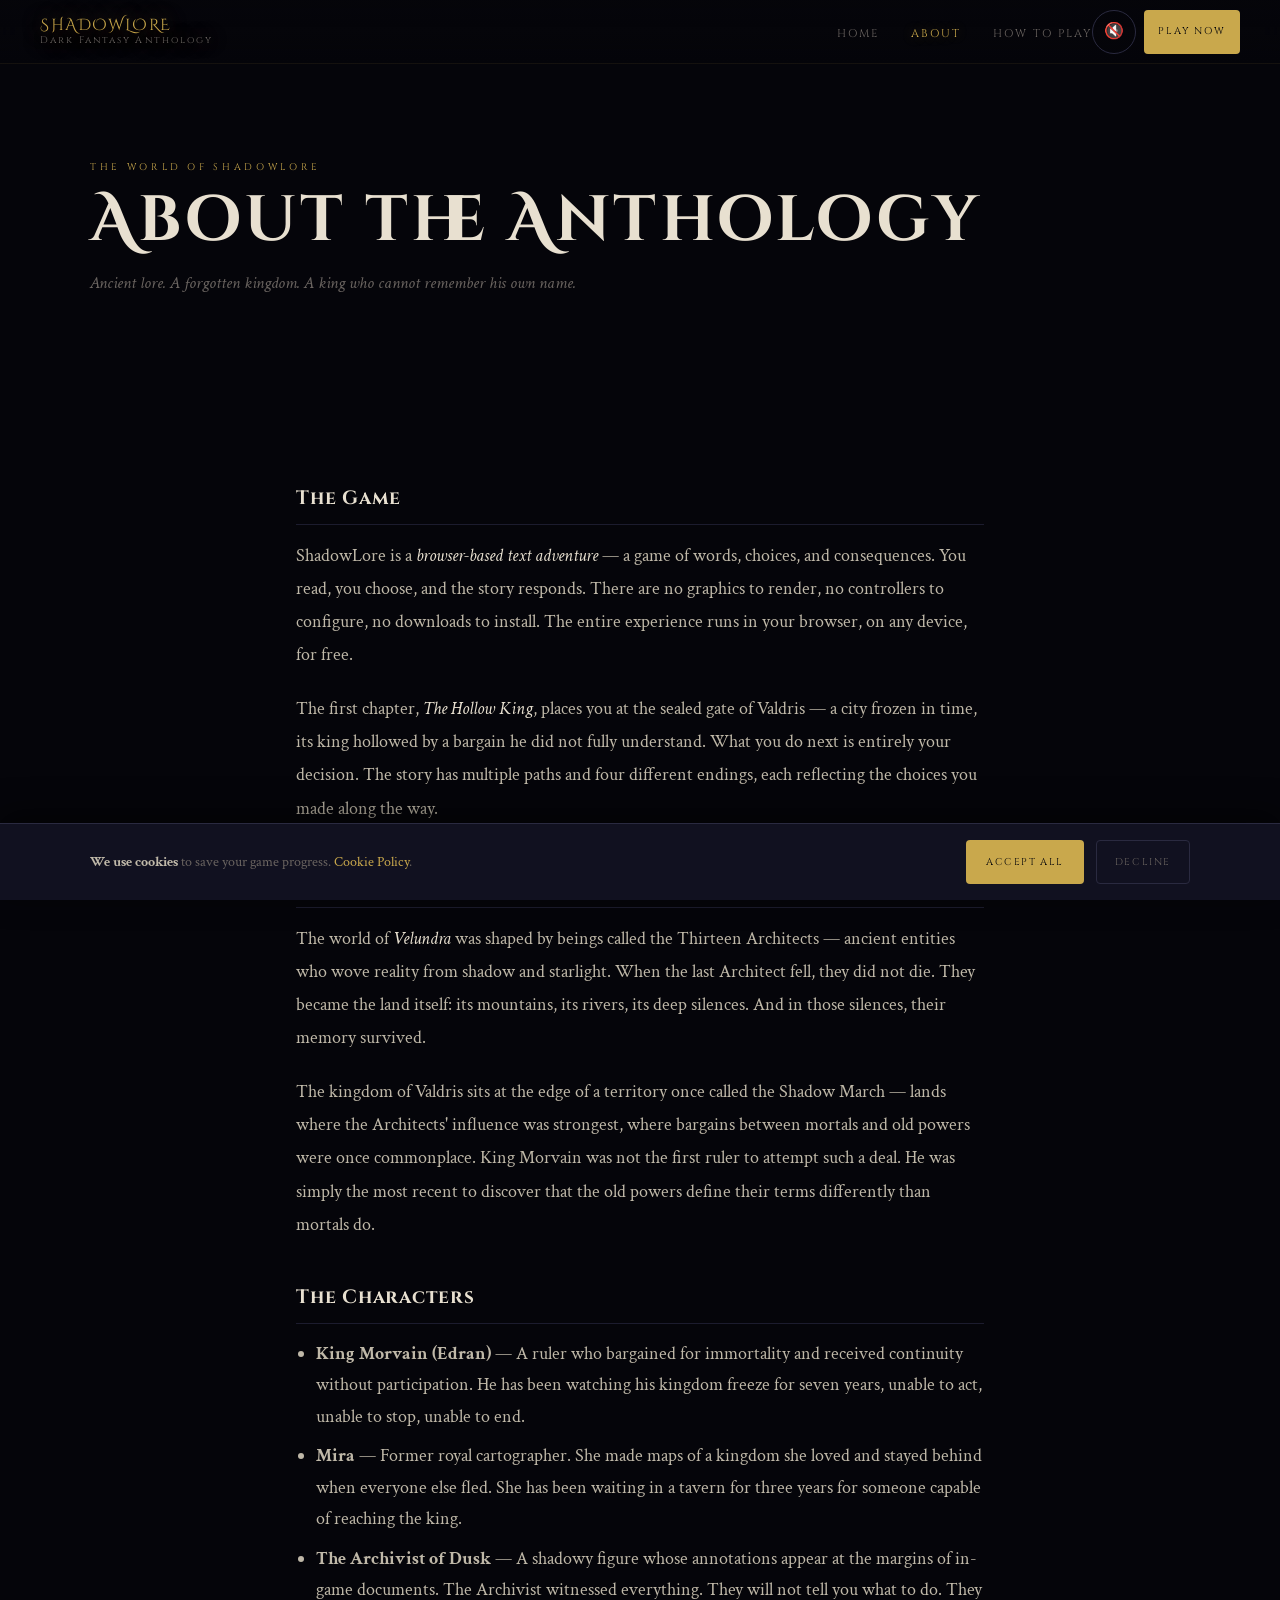
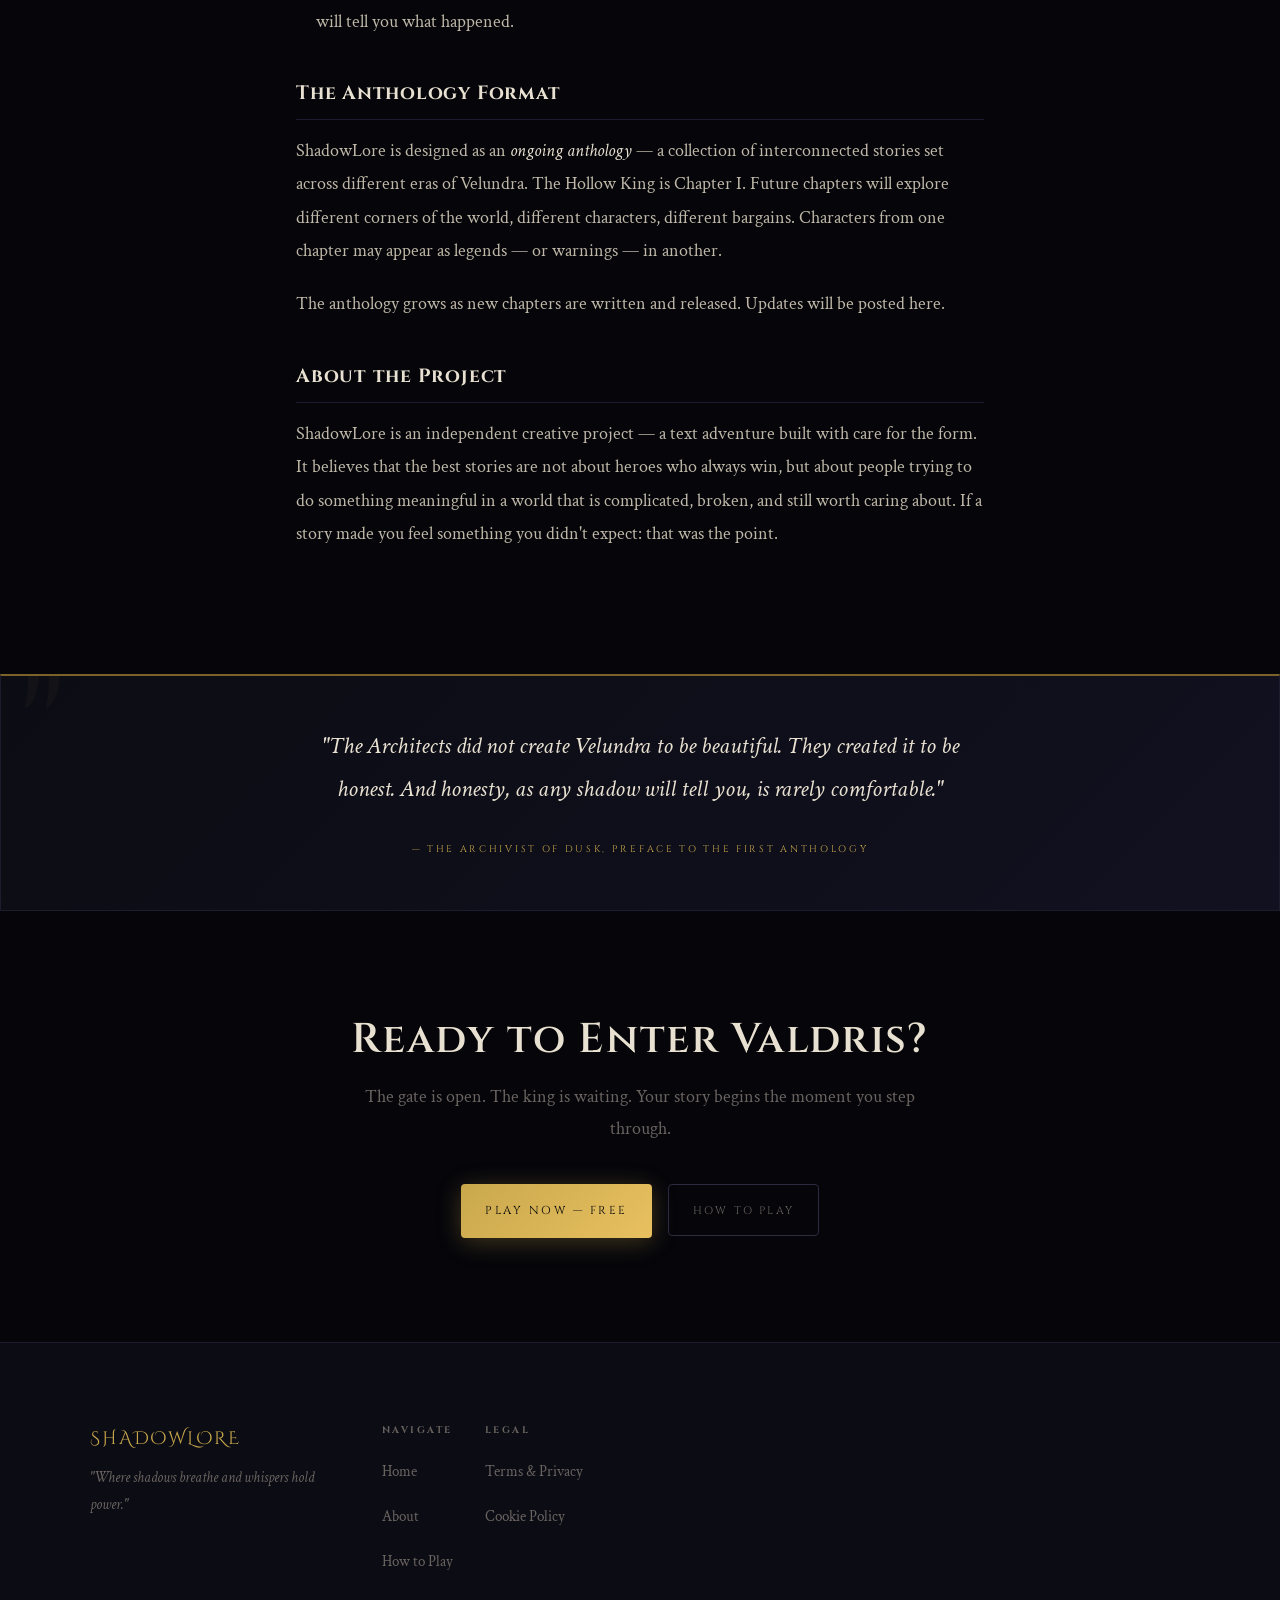
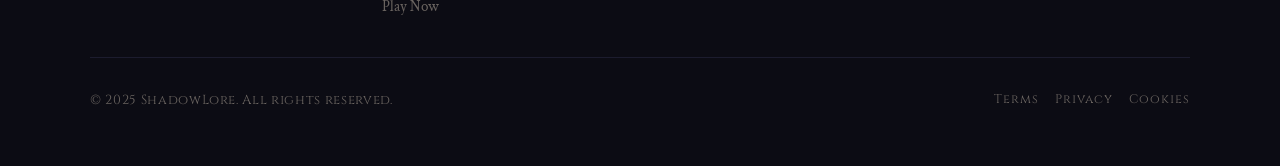
==== commit 34d3fda5: "Add Ory verification meta tag" ====
--- a/about.html
+++ b/about.html
@@ -6,6 +6,7 @@
   <title>About — ShadowLore</title>
   <meta name="description" content="Discover the world of Valdris and the lore behind ShadowLore, the dark fantasy text adventure.">
   <meta name="theme-color" content="#05050a">
+  <meta name="ory-verify" content="orynth-9224696c40f641f5aef5e7060c193289" />
   <link rel="stylesheet" href="css/style.css">
   <link rel="icon" href="data:image/svg+xml,<svg xmlns='http://www.w3.org/2000/svg' viewBox='0 0 100 100'><text y='.9em' font-size='90'>🌑</text></svg>">
 </head>
--- a/css/style.css
+++ b/css/style.css
@@ -1,6 +1,6 @@
 /* =============================================
    SHADOWLORE — Dark Fantasy Anthology
-   Mobile-First Stylesheet
+   Mobile-First Stylesheet (Upgraded)
    ============================================= */
 
 @import url('https://fonts.googleapis.com/css2?family=Cinzel:wght@400;600;900&family=Cinzel+Decorative:wght@400;700&family=Crimson+Text:ital,wght@0,400;0,600;1,400;1,600&display=swap');
@@ -25,15 +25,16 @@
   --font-heading: 'Cinzel', serif;
   --font-deco:    'Cinzel Decorative', serif;
   --font-body:    'Crimson Text', serif;
-  --nav-h:        64px;
+  --nav-h:        60px;
   --max-w:        1100px;
-  --radius:       3px;
+  --radius:       4px;
   --ease:         cubic-bezier(0.4, 0, 0.2, 1);
+  --touch-min:    44px;
 }
 
 /* ---- Reset ---- */
 *, *::before, *::after { box-sizing: border-box; margin: 0; padding: 0; }
-html { scroll-behavior: smooth; font-size: 16px; }
+html { scroll-behavior: smooth; font-size: 16px; -webkit-text-size-adjust: 100%; }
 body {
   background: var(--bg);
   color: var(--text);
@@ -50,7 +51,7 @@
 button { cursor: pointer; border: none; background: none; font-family: inherit; }
 
 /* ---- Scrollbar ---- */
-::-webkit-scrollbar { width: 6px; }
+::-webkit-scrollbar { width: 4px; }
 ::-webkit-scrollbar-track { background: var(--surface); }
 ::-webkit-scrollbar-thumb { background: var(--border2); border-radius: 3px; }
 
@@ -64,25 +65,35 @@
   height: var(--nav-h);
   display: flex;
   align-items: center;
-  padding: 0 1.25rem;
+  padding: 0 1rem;
   background: linear-gradient(to bottom, rgba(5,5,10,0.95) 0%, rgba(5,5,10,0.6) 100%);
   backdrop-filter: blur(12px);
+  -webkit-backdrop-filter: blur(12px);
   border-bottom: 1px solid rgba(201,168,76,0.08);
   transition: background 0.4s;
 }
 .nav.scrolled {
-  background: rgba(5,5,10,0.97);
+  background: rgba(5,5,10,0.98);
   border-bottom-color: rgba(201,168,76,0.15);
 }
 .nav-logo {
   font-family: var(--font-deco);
-  font-size: 1.15rem;
-  color: var(--accent);
-  letter-spacing: 0.12em;
+  font-size: 1rem;
+  color: var(--accent);
+  letter-spacing: 0.1em;
   text-shadow: 0 0 20px rgba(201,168,76,0.5);
   flex: 1;
-}
-.nav-logo span { color: var(--text-dim); font-size: 0.65rem; display: block; letter-spacing: 0.25em; font-family: var(--font-heading); }
+  display: flex;
+  flex-direction: column;
+  line-height: 1.2;
+}
+.nav-logo span {
+  color: var(--text-dim);
+  font-size: 0.6rem;
+  letter-spacing: 0.22em;
+  font-family: var(--font-heading);
+  display: block;
+}
 .nav-links {
   display: none;
   gap: 2rem;
@@ -90,26 +101,32 @@
 }
 .nav-links a {
   font-family: var(--font-heading);
-  font-size: 0.72rem;
+  font-size: 0.7rem;
   letter-spacing: 0.18em;
   color: var(--text-dim);
   text-transform: uppercase;
   transition: color 0.25s, text-shadow 0.25s;
+  padding: 0.25rem 0;
 }
 .nav-links a:hover, .nav-links a.active { color: var(--accent); text-shadow: 0 0 12px rgba(201,168,76,0.4); }
+
 .nav-right {
   display: flex;
   align-items: center;
-  gap: 0.75rem;
-}
+  gap: 0.5rem;
+}
+
+/* Touch-friendly audio & hamburger buttons — min 44×44px */
 .btn-audio {
-  width: 36px; height: 36px;
+  width: var(--touch-min);
+  height: var(--touch-min);
   border-radius: 50%;
   border: 1px solid var(--border2);
   color: var(--text-dim);
-  font-size: 0.9rem;
+  font-size: 1rem;
   display: flex; align-items: center; justify-content: center;
-  transition: var(--ease) 0.25s;
+  transition: border-color 0.25s, color 0.25s, box-shadow 0.25s;
+  flex-shrink: 0;
 }
 .btn-audio:hover, .btn-audio.playing {
   border-color: var(--accent);
@@ -118,43 +135,52 @@
 }
 .btn-play-nav {
   font-family: var(--font-heading);
-  font-size: 0.65rem;
-  letter-spacing: 0.2em;
+  font-size: 0.62rem;
+  letter-spacing: 0.18em;
   text-transform: uppercase;
   color: var(--bg);
   background: var(--accent);
-  padding: 0.45rem 1rem;
+  padding: 0 0.9rem;
+  height: var(--touch-min);
   border-radius: var(--radius);
+  display: inline-flex;
+  align-items: center;
+  justify-content: center;
   transition: opacity 0.2s, box-shadow 0.2s;
+  white-space: nowrap;
 }
 .btn-play-nav:hover { opacity: 0.85; box-shadow: 0 0 16px var(--accent-glow); color: var(--bg); }
+
+/* Hamburger — 44×44 touch target */
 .btn-hamburger {
-  width: 36px; height: 36px;
+  width: var(--touch-min);
+  height: var(--touch-min);
   display: flex; flex-direction: column;
   align-items: center; justify-content: center;
   gap: 5px;
   border-radius: var(--radius);
+  flex-shrink: 0;
 }
 .btn-hamburger span {
-  width: 22px; height: 1.5px;
+  width: 22px; height: 2px;
   background: var(--text-dim);
   border-radius: 2px;
-  transition: var(--ease) 0.3s;
+  transition: transform 0.3s var(--ease), opacity 0.3s, background 0.3s;
   display: block;
 }
-.btn-hamburger.open span:nth-child(1) { transform: translateY(6.5px) rotate(45deg); background: var(--accent); }
+.btn-hamburger.open span:nth-child(1) { transform: translateY(7px) rotate(45deg); background: var(--accent); }
 .btn-hamburger.open span:nth-child(2) { opacity: 0; }
-.btn-hamburger.open span:nth-child(3) { transform: translateY(-6.5px) rotate(-45deg); background: var(--accent); }
+.btn-hamburger.open span:nth-child(3) { transform: translateY(-7px) rotate(-45deg); background: var(--accent); }
 
 /* Mobile drawer */
 .nav-drawer {
   position: fixed;
   top: var(--nav-h); left: 0; right: 0; bottom: 0;
   z-index: 999;
-  background: rgba(5,5,10,0.98);
+  background: rgba(5,5,10,0.99);
   display: flex; flex-direction: column;
   align-items: center; justify-content: center;
-  gap: 2.5rem;
+  gap: 2rem;
   transform: translateY(-100%);
   opacity: 0;
   pointer-events: none;
@@ -163,23 +189,34 @@
 .nav-drawer.open { transform: translateY(0); opacity: 1; pointer-events: all; }
 .nav-drawer a {
   font-family: var(--font-heading);
-  font-size: 1.1rem;
+  font-size: 1.05rem;
   letter-spacing: 0.2em;
   color: var(--text-dim);
   text-transform: uppercase;
   transition: color 0.25s;
+  padding: 0.5rem 1rem;
+  min-height: var(--touch-min);
+  display: flex;
+  align-items: center;
 }
 .nav-drawer a:hover, .nav-drawer a.active { color: var(--accent); }
-.nav-drawer .btn-play-nav { font-size: 0.8rem; padding: 0.6rem 1.5rem; }
+.nav-drawer .btn-play-nav {
+  font-size: 0.78rem;
+  padding: 0 2rem;
+  height: 52px;
+}
 
 /* =============================================
    HERO
    ============================================= */
 .hero {
   position: relative;
-  min-height: 100vh;
-  display: flex; align-items: center; justify-content: center;
-  overflow: hidden;
+  min-height: 100svh;
+  display: flex;
+  align-items: flex-start;
+  justify-content: center;
+  overflow-x: clip;
+  overflow-y: visible;
   text-align: center;
 }
 .hero-bg {
@@ -193,9 +230,9 @@
   position: absolute; inset: 0;
   background: linear-gradient(
     to bottom,
-    rgba(5,5,10,0.3) 0%,
-    rgba(5,5,10,0.55) 40%,
-    rgba(5,5,10,0.85) 80%,
+    rgba(5,5,10,0.25) 0%,
+    rgba(5,5,10,0.5) 40%,
+    rgba(5,5,10,0.88) 80%,
     var(--bg) 100%
   );
 }
@@ -206,61 +243,73 @@
 .hero-content {
   position: relative;
   z-index: 2;
-  padding: 2rem 1.5rem;
+  padding: calc(var(--nav-h) + 1.5rem) 1.25rem 3rem;
   max-width: 700px;
+  width: 100%;
 }
 .hero-eyebrow {
   font-family: var(--font-heading);
-  font-size: 0.65rem;
-  letter-spacing: 0.4em;
-  color: var(--accent);
-  text-transform: uppercase;
-  margin-bottom: 1.25rem;
+  font-size: 0.58rem;
+  letter-spacing: 0.35em;
+  color: var(--accent);
+  text-transform: uppercase;
+  margin-bottom: 0.875rem;
   opacity: 0;
   animation: fadeUp 0.8s 0.3s var(--ease) forwards;
 }
 .hero-title {
   font-family: var(--font-deco);
-  font-size: clamp(2.8rem, 12vw, 6.5rem);
+  font-size: clamp(2.6rem, 13vw, 6.5rem);
   font-weight: 700;
   color: var(--text-bright);
   line-height: 1.05;
   letter-spacing: 0.06em;
   text-shadow: 0 0 60px rgba(201,168,76,0.25), 0 4px 30px rgba(0,0,0,0.8);
-  margin-bottom: 1.25rem;
+  margin-bottom: 0.875rem;
   opacity: 0;
   animation: fadeUp 0.8s 0.5s var(--ease) forwards;
 }
 .hero-tagline {
   font-family: var(--font-body);
-  font-size: clamp(1rem, 3vw, 1.3rem);
+  font-size: clamp(0.95rem, 3.5vw, 1.3rem);
   font-style: italic;
   color: var(--text-dim);
-  margin-bottom: 2.5rem;
+  margin-bottom: 1.75rem;
   min-height: 2em;
   opacity: 0;
   animation: fadeUp 0.8s 0.7s var(--ease) forwards;
 }
 .hero-cta {
-  display: flex; flex-direction: column;
-  align-items: center; gap: 1rem;
+  display: flex;
+  flex-direction: column;
+  align-items: stretch;
+  gap: 0.875rem;
   opacity: 0;
   animation: fadeUp 0.8s 0.9s var(--ease) forwards;
-}
+  width: 100%;
+  max-width: 320px;
+  margin: 0 auto;
+}
+
+/* CTA buttons — full-width on mobile, touch-friendly */
 .btn-primary {
   font-family: var(--font-heading);
-  font-size: 0.75rem;
-  letter-spacing: 0.25em;
+  font-size: 0.72rem;
+  letter-spacing: 0.22em;
   text-transform: uppercase;
   color: var(--bg);
   background: linear-gradient(135deg, var(--accent), #e8c060, var(--accent));
   background-size: 200% 200%;
-  padding: 1rem 2.5rem;
+  padding: 0 1.5rem;
+  height: 54px;
   border-radius: var(--radius);
   border: none;
   transition: background-position 0.4s, box-shadow 0.3s, transform 0.2s;
-  display: inline-block;
+  display: inline-flex;
+  align-items: center;
+  justify-content: center;
   box-shadow: 0 4px 24px rgba(201,168,76,0.3);
+  cursor: pointer;
 }
 .btn-primary:hover {
   background-position: 100% 100%;
@@ -275,22 +324,27 @@
   text-transform: uppercase;
   color: var(--text-dim);
   border: 1px solid var(--border2);
-  padding: 0.75rem 1.75rem;
+  padding: 0 1.5rem;
+  height: 52px;
   border-radius: var(--radius);
   transition: border-color 0.25s, color 0.25s;
-  display: inline-block;
+  display: inline-flex;
+  align-items: center;
+  justify-content: center;
+  cursor: pointer;
 }
 .btn-secondary:hover { border-color: var(--accent); color: var(--accent); }
+
 .hero-scroll {
   position: absolute;
-  bottom: 2.5rem; left: 50%;
+  bottom: 2rem; left: 50%;
   transform: translateX(-50%);
   z-index: 2;
   display: flex; flex-direction: column;
   align-items: center; gap: 0.5rem;
   color: var(--text-dim);
   font-family: var(--font-heading);
-  font-size: 0.6rem;
+  font-size: 0.58rem;
   letter-spacing: 0.25em;
   text-transform: uppercase;
   animation: pulse 2.5s infinite;
@@ -298,7 +352,7 @@
 .hero-scroll::after {
   content: '';
   display: block;
-  width: 1px; height: 40px;
+  width: 1px; height: 36px;
   background: linear-gradient(to bottom, var(--accent-dim), transparent);
   animation: scrollLine 2.5s infinite;
 }
@@ -306,12 +360,12 @@
 /* =============================================
    SECTIONS / LAYOUT
    ============================================= */
-.section { padding: 5rem 1.25rem; }
+.section { padding: 4rem 1.125rem; }
 .section-inner { max-width: var(--max-w); margin: 0 auto; }
 .section-label {
   font-family: var(--font-heading);
-  font-size: 0.62rem;
-  letter-spacing: 0.4em;
+  font-size: 0.6rem;
+  letter-spacing: 0.38em;
   text-transform: uppercase;
   color: var(--accent);
   margin-bottom: 0.75rem;
@@ -319,12 +373,13 @@
 }
 .section-label::before {
   content: '';
-  width: 24px; height: 1px;
+  width: 20px; height: 1px;
   background: var(--accent-dim);
+  flex-shrink: 0;
 }
 .section-title {
   font-family: var(--font-heading);
-  font-size: clamp(1.6rem, 5vw, 2.6rem);
+  font-size: clamp(1.5rem, 5.5vw, 2.6rem);
   font-weight: 600;
   color: var(--text-bright);
   letter-spacing: 0.04em;
@@ -336,13 +391,9 @@
   color: var(--text-dim);
   max-width: 560px;
   line-height: 1.8;
-  margin-bottom: 3rem;
-}
-.divider {
-  border: none;
-  border-top: 1px solid var(--border);
-  margin: 0;
-}
+  margin-bottom: 2.5rem;
+}
+.divider { border: none; border-top: 1px solid var(--border); margin: 0; }
 
 /* =============================================
    CARDS
@@ -350,8 +401,8 @@
 .card-grid {
   display: grid;
   grid-template-columns: 1fr;
-  gap: 1.25rem;
-  margin-bottom: 3rem;
+  gap: 1rem;
+  margin-bottom: 2.5rem;
 }
 .card {
   background: var(--surface);
@@ -362,30 +413,30 @@
 }
 .card:hover {
   border-color: var(--accent-dim);
-  transform: translateY(-4px);
-  box-shadow: 0 12px 40px rgba(0,0,0,0.5), 0 0 0 1px rgba(201,168,76,0.1);
+  transform: translateY(-3px);
+  box-shadow: 0 10px 36px rgba(0,0,0,0.5), 0 0 0 1px rgba(201,168,76,0.08);
 }
 .card-img {
-  width: 100%; height: 200px;
+  width: 100%; height: 190px;
   object-fit: cover;
   filter: brightness(0.75) saturate(0.7);
   transition: filter 0.4s;
 }
 .card:hover .card-img { filter: brightness(0.9) saturate(0.85); }
-.card-body { padding: 1.5rem; }
+.card-body { padding: 1.25rem; }
 .card-tag {
   font-family: var(--font-heading);
-  font-size: 0.58rem;
-  letter-spacing: 0.3em;
-  text-transform: uppercase;
-  color: var(--accent);
+  font-size: 0.55rem;
+  letter-spacing: 0.28em;
+  text-transform: uppercase;
+  color: var(--accent);
+  margin-bottom: 0.4rem;
+}
+.card-title {
+  font-family: var(--font-heading);
+  font-size: 1rem;
+  color: var(--text-bright);
   margin-bottom: 0.5rem;
-}
-.card-title {
-  font-family: var(--font-heading);
-  font-size: 1.05rem;
-  color: var(--text-bright);
-  margin-bottom: 0.6rem;
   letter-spacing: 0.03em;
 }
 .card-text { font-size: 1rem; color: var(--text-dim); line-height: 1.7; }
@@ -394,26 +445,27 @@
   align-items: center;
   gap: 0.4rem;
   font-family: var(--font-heading);
-  font-size: 0.62rem;
+  font-size: 0.6rem;
   letter-spacing: 0.2em;
   text-transform: uppercase;
   color: var(--accent);
-  margin-top: 1rem;
+  margin-top: 0.875rem;
   transition: gap 0.25s;
+  min-height: var(--touch-min);
 }
 .card-link::after { content: '→'; }
 .card:hover .card-link { gap: 0.7rem; }
 
 /* =============================================
-   FEATURES / LORE SECTION
+   FEATURES
    ============================================= */
 .features-grid {
   display: grid;
   grid-template-columns: 1fr;
-  gap: 2rem;
+  gap: 1rem;
 }
 .feature-item {
-  padding: 1.75rem;
+  padding: 1.5rem;
   background: var(--surface);
   border: 1px solid var(--border);
   border-left: 3px solid var(--accent-dim);
@@ -424,13 +476,13 @@
   border-left-color: var(--accent);
   box-shadow: -4px 0 20px rgba(201,168,76,0.1);
 }
-.feature-icon { font-size: 1.6rem; margin-bottom: 0.75rem; }
+.feature-icon { font-size: 1.5rem; margin-bottom: 0.6rem; }
 .feature-title {
   font-family: var(--font-heading);
-  font-size: 0.9rem;
+  font-size: 0.88rem;
   letter-spacing: 0.06em;
   color: var(--text-bright);
-  margin-bottom: 0.5rem;
+  margin-bottom: 0.4rem;
 }
 .feature-text { font-size: 1rem; color: var(--text-dim); line-height: 1.7; }
 
@@ -441,7 +493,7 @@
   background: linear-gradient(135deg, var(--surface) 0%, var(--surface2) 100%);
   border: 1px solid var(--border);
   border-top: 2px solid var(--accent-dim);
-  padding: 3rem 1.5rem;
+  padding: 3rem 1.25rem;
   text-align: center;
   position: relative;
   overflow: hidden;
@@ -451,14 +503,14 @@
   position: absolute;
   top: -1rem; left: 1rem;
   font-family: var(--font-deco);
-  font-size: 12rem;
+  font-size: 10rem;
   color: rgba(201,168,76,0.04);
   line-height: 1;
   pointer-events: none;
 }
 .lore-quote blockquote {
   font-family: var(--font-body);
-  font-size: clamp(1.1rem, 3vw, 1.5rem);
+  font-size: clamp(1.05rem, 3vw, 1.5rem);
   font-style: italic;
   color: var(--text-bright);
   max-width: 680px;
@@ -467,22 +519,22 @@
 }
 .lore-quote cite {
   font-family: var(--font-heading);
-  font-size: 0.62rem;
-  letter-spacing: 0.3em;
+  font-size: 0.6rem;
+  letter-spacing: 0.28em;
   text-transform: uppercase;
   color: var(--accent);
   font-style: normal;
 }
 
 /* =============================================
-   ABOUT PAGE
+   PAGE HERO (inner pages)
    ============================================= */
 .page-hero {
-  min-height: 45vh;
+  min-height: 42vh;
   display: flex; align-items: flex-end;
   position: relative;
   overflow: hidden;
-  padding: calc(var(--nav-h) + 3rem) 1.25rem 4rem;
+  padding: calc(var(--nav-h) + 2.5rem) 1.125rem 3rem;
 }
 .page-hero-bg {
   position: absolute; inset: 0;
@@ -497,72 +549,64 @@
 .page-hero-content { position: relative; z-index: 1; max-width: var(--max-w); margin: 0 auto; width: 100%; }
 .page-hero-label {
   font-family: var(--font-heading);
-  font-size: 0.62rem;
-  letter-spacing: 0.4em;
-  text-transform: uppercase;
-  color: var(--accent);
-  margin-bottom: 0.75rem;
+  font-size: 0.6rem;
+  letter-spacing: 0.38em;
+  text-transform: uppercase;
+  color: var(--accent);
+  margin-bottom: 0.6rem;
 }
 .page-hero-title {
   font-family: var(--font-deco);
-  font-size: clamp(2rem, 8vw, 4rem);
+  font-size: clamp(1.9rem, 8vw, 4rem);
   color: var(--text-bright);
-  letter-spacing: 0.06em;
+  letter-spacing: 0.05em;
+  line-height: 1.1;
 }
 .page-hero-sub {
-  font-size: 1.1rem;
+  font-size: 1.05rem;
   font-style: italic;
   color: var(--text-dim);
   margin-top: 0.75rem;
 }
 
-/* Lore text blocks */
-.lore-block {
-  max-width: 720px;
-  margin: 0 auto;
-}
+/* =============================================
+   LORE TEXT BLOCKS (About page)
+   ============================================= */
+.lore-block { max-width: 720px; margin: 0 auto; }
 .lore-block h2 {
   font-family: var(--font-heading);
-  font-size: 1.3rem;
+  font-size: 1.2rem;
   color: var(--text-bright);
   letter-spacing: 0.04em;
-  margin: 2.5rem 0 1rem;
+  margin: 2.5rem 0 0.875rem;
   padding-bottom: 0.5rem;
   border-bottom: 1px solid var(--border);
 }
 .lore-block h2:first-child { margin-top: 0; }
 .lore-block p { color: var(--text); line-height: 1.85; margin-bottom: 1.25rem; }
-.lore-block .highlight {
-  color: var(--text-bright);
-  font-style: italic;
-}
-.lore-block ul { margin: 0 0 1.25rem 1.5rem; list-style: disc; }
-.lore-block ul li { color: var(--text); margin-bottom: 0.4rem; }
-
-/* =============================================
-   HOW TO PLAY
-   ============================================= */
-.steps-list { display: flex; flex-direction: column; gap: 2rem; max-width: 760px; }
-.step-item {
-  display: flex;
-  gap: 1.5rem;
-  align-items: flex-start;
-}
+.lore-block .highlight { color: var(--text-bright); font-style: italic; }
+.lore-block ul { margin: 0 0 1.25rem 1.25rem; list-style: disc; }
+.lore-block ul li { color: var(--text); margin-bottom: 0.5rem; }
+
+/* =============================================
+   HOW TO PLAY — Steps
+   ============================================= */
+.steps-list { display: flex; flex-direction: column; gap: 1.5rem; max-width: 760px; }
+.step-item { display: flex; gap: 1.25rem; align-items: flex-start; }
 .step-num {
   flex-shrink: 0;
-  width: 48px; height: 48px;
+  width: var(--touch-min); height: var(--touch-min);
   border-radius: 50%;
   border: 2px solid var(--accent-dim);
   display: flex; align-items: center; justify-content: center;
   font-family: var(--font-heading);
-  font-size: 1rem;
+  font-size: 0.95rem;
   color: var(--accent);
   background: var(--surface);
 }
-.step-content {}
 .step-title {
   font-family: var(--font-heading);
-  font-size: 1rem;
+  font-size: 0.95rem;
   color: var(--text-bright);
   letter-spacing: 0.04em;
   margin-bottom: 0.4rem;
@@ -575,100 +619,60 @@
   border: 1px solid var(--border);
   border-left: 3px solid var(--purple);
   border-radius: 0 var(--radius) var(--radius) 0;
-  padding: 1.75rem;
-  margin-top: 3rem;
-  max-width: 760px;
+  padding: 1.5rem;
+  margin-top: 2.5rem;
 }
 .tips-box h3 {
   font-family: var(--font-heading);
-  font-size: 0.85rem;
-  letter-spacing: 0.12em;
+  font-size: 0.75rem;
+  letter-spacing: 0.2em;
+  text-transform: uppercase;
   color: var(--purple);
-  text-transform: uppercase;
   margin-bottom: 1rem;
 }
-.tips-box ul { display: flex; flex-direction: column; gap: 0.6rem; }
+.tips-box ul { list-style: none; display: flex; flex-direction: column; gap: 0.75rem; }
 .tips-box ul li {
-  color: var(--text-dim);
   font-size: 1rem;
-  padding-left: 1.25rem;
+  color: var(--text-dim);
+  line-height: 1.7;
+  padding-left: 1rem;
   position: relative;
 }
 .tips-box ul li::before {
-  content: '▸';
+  content: '—';
   position: absolute; left: 0;
-  color: var(--purple);
-  font-size: 0.7rem;
-  top: 0.25rem;
-}
-
-/* =============================================
-   LEGAL / COOKIES PAGES
+  color: var(--purple-dim);
+}
+
+/* =============================================
+   LEGAL / COOKIES PAGE
    ============================================= */
 .legal-wrap {
-  max-width: 760px;
+  max-width: 800px;
   margin: 0 auto;
-  padding-top: calc(var(--nav-h) + 3rem);
-  padding-bottom: 5rem;
-  padding-left: 1.25rem;
-  padding-right: 1.25rem;
-}
-.legal-wrap h1 {
-  font-family: var(--font-heading);
-  font-size: clamp(1.6rem, 5vw, 2.4rem);
-  color: var(--text-bright);
-  margin-bottom: 0.5rem;
-  letter-spacing: 0.04em;
-}
-.legal-meta {
-  font-size: 0.9rem;
-  color: var(--text-dim);
-  margin-bottom: 3rem;
-  font-family: var(--font-heading);
-  letter-spacing: 0.08em;
+  padding: 0 1.125rem;
 }
 .legal-wrap h2 {
   font-family: var(--font-heading);
   font-size: 1.1rem;
   color: var(--text-bright);
-  letter-spacing: 0.06em;
   margin: 2.5rem 0 0.75rem;
-  padding-bottom: 0.4rem;
+  padding-bottom: 0.5rem;
   border-bottom: 1px solid var(--border);
-}
-.legal-wrap p { color: var(--text); line-height: 1.85; margin-bottom: 1rem; }
-.legal-wrap ul { margin: 0 0 1rem 1.5rem; list-style: disc; }
-.legal-wrap ul li { color: var(--text); margin-bottom: 0.4rem; line-height: 1.7; }
+  letter-spacing: 0.03em;
+}
+.legal-wrap h2:first-child { margin-top: 0; }
+.legal-wrap p { color: var(--text-dim); line-height: 1.85; margin-bottom: 1rem; font-size: 1rem; }
+.legal-wrap ul { margin: 0 0 1rem 1.25rem; list-style: disc; }
+.legal-wrap ul li { color: var(--text-dim); margin-bottom: 0.4rem; font-size: 1rem; }
 .legal-wrap a { color: var(--accent); }
-.legal-wrap a:hover { color: var(--text-bright); }
 
 /* Cookie table */
-.cookie-table {
-  width: 100%;
-  border-collapse: collapse;
-  margin: 1.5rem 0;
-  font-size: 0.95rem;
-  overflow-x: auto;
-  display: block;
-}
-.cookie-table th {
-  background: var(--surface2);
-  color: var(--text-bright);
-  font-family: var(--font-heading);
-  font-size: 0.65rem;
-  letter-spacing: 0.15em;
-  text-transform: uppercase;
-  padding: 0.75rem 1rem;
-  text-align: left;
-  border-bottom: 1px solid var(--border2);
-}
-.cookie-table td {
-  padding: 0.75rem 1rem;
-  color: var(--text-dim);
-  border-bottom: 1px solid var(--border);
-  vertical-align: top;
-}
-.cookie-table tr:last-child td { border-bottom: none; }
+.cookie-table { width: 100%; border-collapse: collapse; margin: 1.25rem 0; font-size: 0.95rem; display: block; overflow-x: auto; -webkit-overflow-scrolling: touch; }
+.cookie-table thead { display: none; }
+.cookie-table tr { display: block; background: var(--surface); border: 1px solid var(--border); border-radius: var(--radius); margin-bottom: 0.75rem; padding: 0.75rem 1rem; }
+.cookie-table td { display: block; padding: 0.25rem 0; color: var(--text-dim); border-bottom: none; }
+.cookie-table td:first-child { color: var(--accent); font-family: var(--font-heading); font-size: 0.75rem; letter-spacing: 0.1em; }
 
 /* =============================================
    COOKIE BANNER
@@ -679,7 +683,7 @@
   z-index: 2000;
   background: var(--surface2);
   border-top: 1px solid var(--border2);
-  padding: 1.25rem 1.25rem;
+  padding: 1rem 1.125rem;
   transform: translateY(100%);
   transition: transform 0.4s var(--ease);
   box-shadow: 0 -8px 32px rgba(0,0,0,0.6);
@@ -690,42 +694,42 @@
   margin: 0 auto;
   display: flex;
   flex-direction: column;
-  gap: 1rem;
+  gap: 0.875rem;
 }
 .cookie-text p {
-  font-size: 0.95rem;
+  font-size: 0.9rem;
   color: var(--text-dim);
   line-height: 1.6;
 }
 .cookie-text strong { color: var(--text); }
-.cookie-text a { color: var(--accent); font-size: 0.9rem; }
-.cookie-btns {
-  display: flex;
-  flex-wrap: wrap;
-  gap: 0.75rem;
-}
+.cookie-text a { color: var(--accent); }
+.cookie-btns { display: flex; gap: 0.75rem; flex-wrap: wrap; }
 .btn-cookie-accept {
   font-family: var(--font-heading);
-  font-size: 0.65rem;
-  letter-spacing: 0.18em;
+  font-size: 0.62rem;
+  letter-spacing: 0.16em;
   text-transform: uppercase;
   color: var(--bg);
   background: var(--accent);
-  padding: 0.6rem 1.5rem;
+  padding: 0 1.25rem;
+  height: var(--touch-min);
   border-radius: var(--radius);
   transition: opacity 0.2s;
+  display: inline-flex; align-items: center;
 }
 .btn-cookie-accept:hover { opacity: 0.85; }
 .btn-cookie-decline {
   font-family: var(--font-heading);
-  font-size: 0.65rem;
-  letter-spacing: 0.18em;
+  font-size: 0.62rem;
+  letter-spacing: 0.16em;
   text-transform: uppercase;
   color: var(--text-dim);
   border: 1px solid var(--border2);
-  padding: 0.6rem 1.25rem;
+  padding: 0 1.125rem;
+  height: var(--touch-min);
   border-radius: var(--radius);
   transition: border-color 0.2s, color 0.2s;
+  display: inline-flex; align-items: center;
 }
 .btn-cookie-decline:hover { border-color: var(--text-dim); color: var(--text); }
 
@@ -734,41 +738,41 @@
    ============================================= */
 .footer {
   border-top: 1px solid var(--border);
-  padding: 3rem 1.25rem 2rem;
+  padding: 3rem 1.125rem 2rem;
   background: var(--surface);
 }
-.footer-inner {
-  max-width: var(--max-w);
-  margin: 0 auto;
-}
+.footer-inner { max-width: var(--max-w); margin: 0 auto; }
 .footer-top {
   display: flex;
   flex-direction: column;
   gap: 2rem;
-  margin-bottom: 2.5rem;
-}
-.footer-brand {}
+  margin-bottom: 2rem;
+}
 .footer-logo {
   font-family: var(--font-deco);
-  font-size: 1.2rem;
+  font-size: 1.15rem;
   color: var(--accent);
   letter-spacing: 0.1em;
-  margin-bottom: 0.75rem;
-}
-.footer-tagline { font-size: 0.95rem; font-style: italic; color: var(--text-dim); max-width: 280px; }
+  margin-bottom: 0.6rem;
+}
+.footer-tagline { font-size: 0.95rem; font-style: italic; color: var(--text-dim); max-width: 260px; }
 .footer-links h4 {
   font-family: var(--font-heading);
-  font-size: 0.62rem;
-  letter-spacing: 0.28em;
-  text-transform: uppercase;
-  color: var(--text-dim);
-  margin-bottom: 1rem;
-}
-.footer-links ul { display: flex; flex-direction: column; gap: 0.6rem; }
+  font-size: 0.6rem;
+  letter-spacing: 0.26em;
+  text-transform: uppercase;
+  color: var(--text-dim);
+  margin-bottom: 0.875rem;
+}
+.footer-links ul { display: flex; flex-direction: column; gap: 0.5rem; }
 .footer-links ul li a {
   font-size: 0.95rem;
   color: var(--text-dim);
   transition: color 0.2s;
+  display: inline-block;
+  padding: 0.2rem 0;
+  min-height: 36px;
+  line-height: 2;
 }
 .footer-links ul li a:hover { color: var(--accent); }
 .footer-bottom {
@@ -779,21 +783,20 @@
   gap: 0.5rem;
 }
 .footer-copy {
-  font-size: 0.85rem;
+  font-size: 0.82rem;
   color: var(--text-dim);
   font-family: var(--font-heading);
   letter-spacing: 0.05em;
 }
-.footer-legal {
-  display: flex;
-  flex-wrap: wrap;
-  gap: 1rem;
-}
+.footer-legal { display: flex; flex-wrap: wrap; gap: 1rem; }
 .footer-legal a {
-  font-size: 0.8rem;
+  font-size: 0.78rem;
   color: var(--text-dim);
   font-family: var(--font-heading);
   letter-spacing: 0.08em;
+  min-height: 36px;
+  display: inline-flex;
+  align-items: center;
 }
 .footer-legal a:hover { color: var(--accent); }
 
@@ -817,44 +820,53 @@
   50%  { transform: scaleY(1); transform-origin: top; opacity: 1; }
   100% { transform: scaleY(1); transform-origin: bottom; opacity: 0; }
 }
-@keyframes shimmer {
-  0%   { background-position: -200% center; }
-  100% { background-position:  200% center; }
-}
 .reveal {
   opacity: 0;
-  transform: translateY(28px);
-  transition: opacity 0.7s var(--ease), transform 0.7s var(--ease);
+  transform: translateY(24px);
+  transition: opacity 0.65s var(--ease), transform 0.65s var(--ease);
 }
 .reveal.visible { opacity: 1; transform: translateY(0); }
 
 /* =============================================
-   RESPONSIVE — Tablet (600px+)
-   ============================================= */
-@media (min-width: 600px) {
+   RESPONSIVE — Small tablets (560px+)
+   ============================================= */
+@media (min-width: 560px) {
   .card-grid { grid-template-columns: repeat(2, 1fr); }
   .features-grid { grid-template-columns: repeat(2, 1fr); }
+  .hero-cta { max-width: 400px; }
   .cookie-inner { flex-direction: row; align-items: center; justify-content: space-between; }
   .footer-top { flex-direction: row; flex-wrap: wrap; }
   .footer-bottom { flex-direction: row; justify-content: space-between; align-items: center; }
+  .cookie-table { display: table; }
+  .cookie-table thead { display: table-header-group; }
+  .cookie-table tr { display: table-row; background: none; border: none; border-radius: 0; margin-bottom: 0; padding: 0; }
+  .cookie-table td { display: table-cell; padding: 0.75rem 1rem; border-bottom: 1px solid var(--border); }
+  .cookie-table td:first-child { color: var(--text-dim); font-family: var(--font-body); font-size: 1rem; letter-spacing: 0; }
+  .cookie-table th { padding: 0.75rem 1rem; text-align: left; border-bottom: 1px solid var(--border2); font-family: var(--font-heading); font-size: 0.6rem; letter-spacing: 0.2em; text-transform: uppercase; color: var(--text-dim); }
 }
 
 /* =============================================
    RESPONSIVE — Desktop (900px+)
    ============================================= */
 @media (min-width: 900px) {
+  :root { --nav-h: 64px; }
   .nav { padding: 0 2.5rem; }
   .nav-links { display: flex; }
   .btn-hamburger { display: none; }
   .nav-drawer { display: none; }
-  .section { padding: 7rem 2.5rem; }
-  .hero-cta { flex-direction: row; justify-content: center; }
+  .section { padding: 6.5rem 2.5rem; }
+  /* Restore hero centering on desktop */
+  .hero { align-items: center; justify-content: center; }
+  .hero-content { padding: 0 2rem; }
+  .hero-cta { flex-direction: row; align-items: center; max-width: none; width: auto; }
+  .hero-cta .btn-primary,
+  .hero-cta .btn-secondary { width: auto; }
   .card-grid { grid-template-columns: repeat(3, 1fr); }
   .features-grid { grid-template-columns: repeat(3, 1fr); }
-  .page-hero { padding: calc(var(--nav-h) + 5rem) 2.5rem 5rem; }
+  .page-hero { padding: calc(var(--nav-h) + 4.5rem) 2.5rem 5rem; }
   .lore-block { padding: 0 1rem; }
   .steps-list { gap: 2.5rem; }
-  .tips-box { margin-top: 4rem; }
+  .tips-box { margin-top: 3.5rem; }
   .footer { padding: 5rem 2.5rem 3rem; }
-  .legal-wrap { padding-left: 2.5rem; padding-right: 2.5rem; }
-}
+  .legal-wrap { padding-left: 0; padding-right: 0; }
+}
